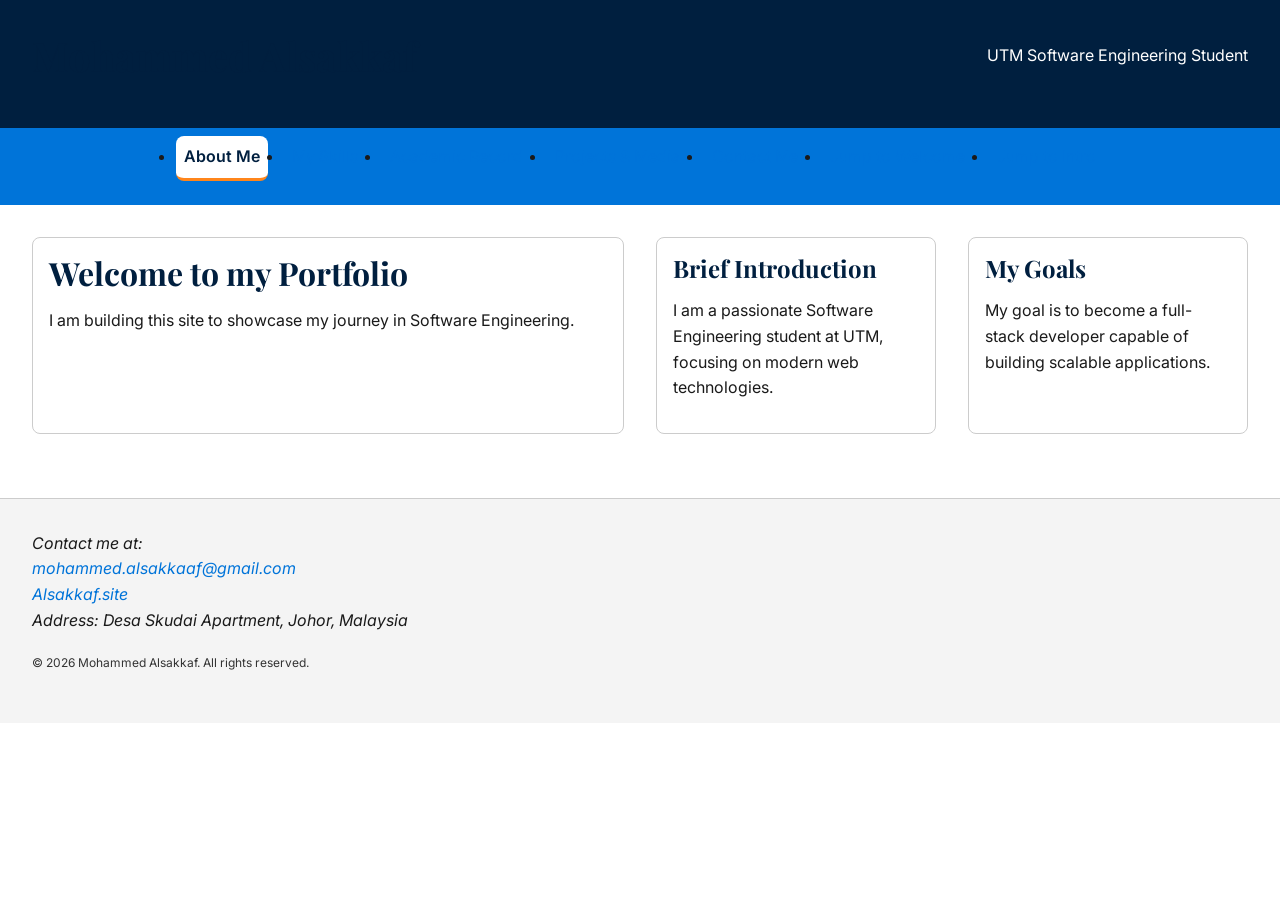
==== index.html @ 4ee1f93d "Task 4: Page Layout with CSS Grid so in style.css | Grid Spanning & Equal Height,  and  Updating ind" ====
<!DOCTYPE html>
<html lang="en">
<!--/////////////////////////////////////  head  //////////////////////////////////////-->

<head>
    <title>Mohammed Alsakkaf | Portfolio</title>
    <meta charset="UTF-8">
    <meta name="viewport" content="width=device-width, initial-scale=1.0">
    <meta name="description" content="Personal portfolio">
    <link rel="stylesheet" href="style.css">
</head>
<!--/////////////////////////////////////  End of head  //////////////////////////////////////-->



<!--/////////////////////////////////////  Body  //////////////////////////////////////-->

<body>
    <header>
        <h1>Mohammed Alsakkaf</h1>
        <p>UTM Software Engineering Student</p>
    </header>

    <nav>
        <ul>
            <li><a href="about.html" class="active">About Me</a></li>
            <li><a href="skills.html">My Skills</a></li>
            <li><a href="academic.html">Academic Record</a></li>
            <li><a href="projects.html">Projects & Media</a></li>
            <li><a href="contact.html">Contact Me</a></li>
            <li><a href="#welcome">Jump to Welcome</a></li>
            <li><a href="#introduction">Jump to Intro</a></li>
        </ul>
    </nav>



    <!--/////////////////////////////////////  Main  //////////////////////////////////////-->
    <main>
        <div class="card-grid">
            <section id="welcome" class="card featured">
                <h2>Welcome to my Portfolio</h2>
                <p>I am building this site to showcase my journey in Software Engineering.</p>
            </section>

            <section id="introduction" class="card">
                <h3>Brief Introduction</h3>
                <p>I am a passionate Software Engineering student at UTM, focusing on modern web technologies.</p>
            </section>

            <section id="goals" class="card">
                <h3>My Goals</h3>
                <p>My goal is to become a full-stack developer capable of building scalable applications.</p>
            </section>
        </div>
    </main>
    <!--/////////////////////////////////////  End of Main  //////////////////////////////////////-->




    <!--/////////////////////////////////////  Footer  //////////////////////////////////////-->
    <footer>
        <address>
            Contact me at:<br>
            <a href="mailto:mohammed.alsakkaaf@gmail.com">mohammed.alsakkaaf@gmail.com</a>
            <br><a href="https://alsakkaf.site/">Alsakkaf.site</a><br>
            Address: Desa Skudai Apartment, Johor, Malaysia
        </address>
        <p><small>&copy; 2026 Mohammed Alsakkaf. All rights reserved.</small></p>
    </footer>
    <!--/////////////////////////////////////  Footer  //////////////////////////////////////-->





</body>
<!--/////////////////////////////////////  End of Body  //////////////////////////////////////-->

</html>
---- style.css ----
@import url("https://fonts.googleapis.com/css2?family=Inter:wght@400;600&family=Playfair+Display:wght@700&display=swap");


/*--------------------------------------------------- Task 1 ---------------------*/

:root {
  --color-primary: #001f3f;
  --color-secondary: #0074d9;
  --color-accent: #ff851b;
  --color-accent-soft: #39cccc;
  --color-grey-light: #f4f4f4;
  --color-grey-mid: #cccccc;
  --color-grey-dark: #333333;
  --color-text: #1a1a1a;
  --color-white: #ffffff;
  --font-heading: "Playfair Display", serif;
  --font-body: "Inter", sans-serif;
  --space-sm: 0.8rem;
  --space-md: 1.6rem;
  --space-lg: 3.2rem;
}

html {
  font-size: 62.5%;
}

* {
  margin: 0;
  padding: 0;
  box-sizing: border-box;
}

body {
  font-family: var(--font-body);
  color: var(--color-text);
  background-color: var(--color-white);
  line-height: 1.6;
  font-size: 1.6rem;
}

        h1,h2,h3,h4 {
    font-family: var(--font-heading);
    color: var(--color-primary);
    line-height: 1.2;
    margin-bottom: var(--space-md);
    }

            h1 {
        font-size: 4rem;
        }

            h2 {
        font-size: 3.2rem;
        }

            h3 {
        font-size: 2.4rem;
        }

            h4 {
        font-size: 2rem;
        }

    p,li,address,blockquote {
    font-size: 1.6rem;
    margin-bottom: var(--space-md);
    }

    small {
    font-size: 1.2rem;
    color: var(--color-grey-dark);
    }

    caption {
    font-size: 1.8rem;
    font-weight: 600;
    margin-bottom: var(--space-sm);
    }


/*--------------------------------------------------- Task 2 ---------------------*/
    
        header {
        background-color: var(--color-primary);
        color: var(--color-white);
        padding: var(--space-lg);
        display: flex;
        justify-content: space-between;
        align-items: center;
        flex-wrap: wrap;
         }

        nav {
        background-color: var(--color-secondary);
        padding: var(--space-sm); /* Padding used to create space around the nav links */
        }

        main {
        padding: var(--space-lg); /* Padding used to keep content away from the screen edges */
        }

        section {
        margin-bottom: var(--space-lg); /* Margin used to create external space between sections */
        }

        footer {
        background-color: var(--color-grey-light);
        padding: var(--space-lg); /* Padding used for internal spacing within the footer */
        border-top: 1px solid var(--color-grey-mid);
        }

        a:link {
        color: var(--color-secondary);
        text-decoration: none;
    }

        a:visited {
        color: #4b0082;
         }

        a:hover {
        color: var(--color-accent);
        text-decoration: underline;
         }

        a:active {
        color: var(--color-accent-soft);
         }

         
        nav a, button, figure {
          border-radius: 0.8rem;
         }

      figure {
         box-shadow: 0 0.4rem 1.2rem rgba(0, 0, 0, 0.15);
         }




/*--------------------------------------- Task 3 ---------------------*/
      nav {
        position: sticky;
        top: 0;
        z-index: 1000;
    }

    nav ul {
        display: flex;
        justify-content: center;
        flex-wrap: wrap;
        gap: var(--space-md);
    }

    nav a {
        display: block;
        padding: var(--space-sm) 
    }

    nav a.active {
    background-color: var(--color-white);
    color: var(--color-primary);
    font-weight: 600;
    border-bottom: 3px solid var(--color-accent);
}

/*--------------------------------------- Task 4 ---------------------*/

.card-grid {
    display: grid;
    grid-template-columns: repeat(auto-fit, minmax(260px, 1fr));
    gap: var(--space-lg);
}

.card {
    background-color: var(--color-white);
    border: 1px solid var(--color-grey-mid);
    padding: var(--space-md);
    border-radius: 0.8rem;
    transition: transform 0.2s;
}

.card:hover {
    transform: translateY(-4px);
    box-shadow: 0 0.8rem 2.4rem rgba(0, 0, 0, 0.1);
}

.sidebar-layout {
    display: grid;
    grid-template-columns: 1fr 280px;
    gap: var(--space-lg);
    align-items: start;
}

.featured {
    grid-column: span 2;
}

.card-grid {
    align-items: stretch;
}
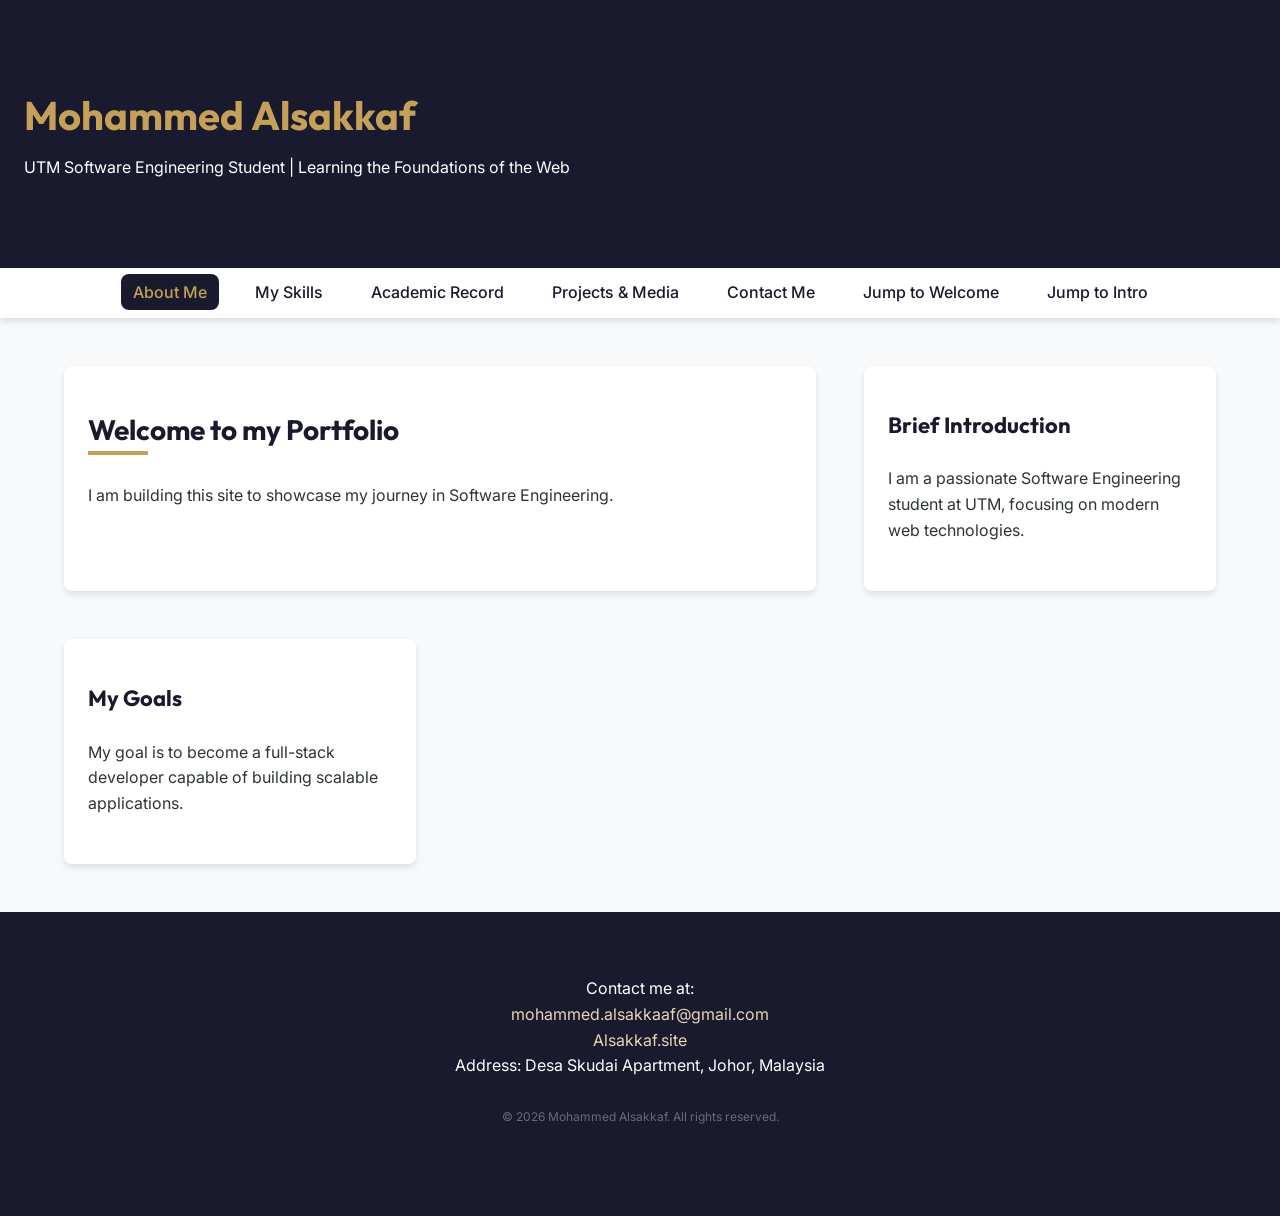
==== commit 11771f83: "Updating site metadata and header layout for flexbox" ====
--- a/index.html
+++ b/index.html
@@ -3,22 +3,19 @@
 <!--/////////////////////////////////////  head  //////////////////////////////////////-->
 
 <head>
-    <title>Mohammed Alsakkaf | Portfolio</title>
     <meta charset="UTF-8">
     <meta name="viewport" content="width=device-width, initial-scale=1.0">
-    <meta name="description" content="Personal portfolio">
+    <meta name="description" content="Personal Portfolio of Mohammed Alsakkaf - HTML Lab Exercise SCSM2223">
+    <title>Home | Mohammed Alsakkaf</title>
     <link rel="stylesheet" href="style.css">
 </head>
-<!--/////////////////////////////////////  End of head  //////////////////////////////////////-->
-
-
-
-<!--/////////////////////////////////////  Body  //////////////////////////////////////-->
 
 <body>
     <header>
-        <h1>Mohammed Alsakkaf</h1>
-        <p>UTM Software Engineering Student</p>
+        <div class="header-content">
+            <h1>Mohammed Alsakkaf</h1>
+            <p>UTM Software Engineering Student | Learning the Foundations of the Web</p>
+        </div>
     </header>
 
     <nav>
--- a/style.css
+++ b/style.css
@@ -1,168 +1,143 @@
-@import url("https://fonts.googleapis.com/css2?family=Inter:wght@400;600&family=Playfair+Display:wght@700&display=swap");
-
-
-/*--------------------------------------------------- Task 1 ---------------------*/
+/* ============================================
+   BREAKPOINTS
+   mobile-first base: 320px and up (default)
+   tablet: @media (min-width: 600px)
+   desktop: @media (min-width: 1024px)
+   ============================================ */
+
+/* @import Google Fonts (Task 1) */
+@import url('https://fonts.googleapis.com/css2?family=Inter:wght@400;500;600&family=Outfit:wght@400;600;700&display=swap');
 
 :root {
-  --color-primary: #001f3f;
-  --color-secondary: #0074d9;
-  --color-accent: #ff851b;
-  --color-accent-soft: #39cccc;
-  --color-grey-light: #f4f4f4;
-  --color-grey-mid: #cccccc;
-  --color-grey-dark: #333333;
-  --color-text: #1a1a1a;
-  --color-white: #ffffff;
-  --font-heading: "Playfair Display", serif;
-  --font-body: "Inter", sans-serif;
-  --space-sm: 0.8rem;
-  --space-md: 1.6rem;
-  --space-lg: 3.2rem;
+    /* Color Tokens (Task 1) - 12+ properties required */
+    --color-primary: #1a1a2e;
+    --color-secondary: #16213e;
+    --color-accent: #c5a059;
+    --color-accent-hover: #b38f4d;
+    --color-accent-light: #e8d5b7;
+    --color-text: #2d3436;
+    --color-text-light: #636e72;
+    --color-white: #ffffff;
+    --color-grey-100: #f8f9fa;
+    --color-grey-200: #e9ecef;
+    --color-grey-300: #dee2e6;
+    --color-error: #d63031;
+    
+    /* Typography Tokens (Task 1) */
+    --font-heading: 'Outfit', sans-serif;
+    --font-body: 'Inter', sans-serif;
+    
+    /* Spacing Tokens (Task 1) */
+    --space-xs: 0.8rem;
+    --space-sm: 1.2rem;
+    --space-md: 2.4rem;
+    --space-lg: 4.8rem;
+    --space-xl: 6.4rem;
+    
+    /* Decorative Tokens */
+    --border-radius: 0.8rem;
+    --box-shadow: 0 4px 6px rgba(0, 0, 0, 0.1);
+    --transition: 0.3s ease;
+}
+
+/* --- Base CSS Reset (Task 1) --- */
+* {
+    box-sizing: border-box;
 }
 
 html {
-  font-size: 62.5%;
-}
-
-* {
-  margin: 0;
-  padding: 0;
-  box-sizing: border-box;
+    /* 1rem = 10px calculation */
+    font-size: 62.5%;
 }
 
 body {
-  font-family: var(--font-body);
-  color: var(--color-text);
-  background-color: var(--color-white);
-  line-height: 1.6;
-  font-size: 1.6rem;
-}
-
-        h1,h2,h3,h4 {
+    margin: 0;
+    padding: 0;
+    font-family: var(--font-body);
+    font-size: 1.6rem;
+    line-height: 1.6;
+    color: var(--color-text);
+    background-color: var(--color-grey-100);
+}
+
+/* --- Typography Scale (Task 2) --- */
+h1, h2, h3, h4 {
     font-family: var(--font-heading);
     color: var(--color-primary);
+    margin-bottom: var(--space-sm);
     line-height: 1.2;
-    margin-bottom: var(--space-md);
-    }
-
-            h1 {
-        font-size: 4rem;
-        }
-
-            h2 {
-        font-size: 3.2rem;
-        }
-
-            h3 {
-        font-size: 2.4rem;
-        }
-
-            h4 {
-        font-size: 2rem;
-        }
-
-    p,li,address,blockquote {
-    font-size: 1.6rem;
-    margin-bottom: var(--space-md);
-    }
-
-    small {
-    font-size: 1.2rem;
-    color: var(--color-grey-dark);
-    }
-
-    caption {
-    font-size: 1.8rem;
-    font-weight: 600;
-    margin-bottom: var(--space-sm);
-    }
-
-
-/*--------------------------------------------------- Task 2 ---------------------*/
-    
-        header {
-        background-color: var(--color-primary);
-        color: var(--color-white);
-        padding: var(--space-lg);
-        display: flex;
-        justify-content: space-between;
-        align-items: center;
-        flex-wrap: wrap;
-         }
-
-        nav {
-        background-color: var(--color-secondary);
-        padding: var(--space-sm); /* Padding used to create space around the nav links */
-        }
-
-        main {
-        padding: var(--space-lg); /* Padding used to keep content away from the screen edges */
-        }
-
-        section {
-        margin-bottom: var(--space-lg); /* Margin used to create external space between sections */
-        }
-
-        footer {
-        background-color: var(--color-grey-light);
-        padding: var(--space-lg); /* Padding used for internal spacing within the footer */
-        border-top: 1px solid var(--color-grey-mid);
-        }
-
-        a:link {
-        color: var(--color-secondary);
-        text-decoration: none;
-    }
-
-        a:visited {
-        color: #4b0082;
-         }
-
-        a:hover {
-        color: var(--color-accent);
-        text-decoration: underline;
-         }
-
-        a:active {
-        color: var(--color-accent-soft);
-         }
-
-         
-        nav a, button, figure {
-          border-radius: 0.8rem;
-         }
-
-      figure {
-         box-shadow: 0 0.4rem 1.2rem rgba(0, 0, 0, 0.15);
-         }
-
-
-
-
-/*--------------------------------------- Task 3 ---------------------*/
-      nav {
-        position: sticky;
-        top: 0;
-        z-index: 1000;
-    }
-
-    nav ul {
-        display: flex;
-        justify-content: center;
-        flex-wrap: wrap;
-        gap: var(--space-md);
-    }
-
-    nav a {
-        display: block;
-        padding: var(--space-sm) 
-    }
-
-    nav a.active {
+}
+
+h1 { font-size: 3.2rem; }
+h2 { font-size: 2.8rem; position: relative; padding-bottom: var(--space-xs); }
+h3 { font-size: 2.2rem; }
+h4 { font-size: 1.8rem; }
+p { margin-bottom: var(--space-md); }
+small { font-size: 1.2rem; color: var(--color-text-light); }
+
+/* --- Links (Task 2) --- */
+a {
+    color: var(--color-primary);
+    text-decoration: none;
+    transition: color var(--transition), background-color var(--transition);
+}
+
+a:hover { color: var(--color-accent); }
+a:active { color: var(--color-accent-hover); }
+
+/* --- Navigation & Header with Flexbox (Task 3) --- */
+
+header {
+    background-color: var(--color-primary);
+    color: var(--color-white);
+    padding: var(--space-xl) var(--space-md);
+    display: flex;
+    justify-content: center;
+    align-items: center;
+}
+
+.header-content {
+    max-width: 800px;
+    text-align: center;
+}
+
+header h1 { color: var(--color-accent); }
+
+nav {
     background-color: var(--color-white);
-    color: var(--color-primary);
-    font-weight: 600;
-    border-bottom: 3px solid var(--color-accent);
+    padding: var(--space-sm) var(--space-md);
+    box-shadow: var(--box-shadow);
+    position: sticky;
+    top: 0;
+    z-index: 1000;
+}
+
+nav ul {
+    list-style: none;
+    padding: 0;
+    margin: 0;
+    display: flex;
+    flex-wrap: wrap; /* Task 3: wrap naturally */
+    gap: var(--space-md);
+    justify-content: center;
+}
+
+nav a {
+    padding: var(--space-xs) var(--space-sm);
+    border-radius: var(--border-radius);
+    font-weight: 500;
+}
+
+nav a.active {
+    background-color: var(--color-primary);
+    color: var(--color-accent);
+}
+
+/* --- Main Layout --- */
+main {
+    padding: var(--space-lg) var(--space-md);
+    max-width: 1200px;
+    margin: 0 auto;
 }
 
 /*--------------------------------------- Task 4 ---------------------*/
@@ -188,9 +163,8 @@
 
 .sidebar-layout {
     display: grid;
-    grid-template-columns: 1fr 280px;
+    grid-template-columns: 1fr; /* Single column on mobile */
     gap: var(--space-lg);
-    align-items: start;
 }
 
 .featured {
@@ -199,4 +173,247 @@
 
 .card-grid {
     align-items: stretch;
-}+}
+
+/* --- Grid Layouts (Task 4) --- */
+
+.page-cards {
+    display: grid;
+    grid-template-columns: repeat(auto-fit, minmax(260px, 1fr));
+    gap: var(--space-md);
+}
+
+.card {
+    background: var(--color-white);
+    padding: var(--space-md);
+    border-radius: var(--border-radius);
+    box-shadow: var(--box-shadow);
+    transition: transform var(--transition), box-shadow var(--transition);
+    display: flex;
+    flex-direction: column;
+}
+
+.card:hover {
+    transform: translateY(-4px); /* Task 4: lift effect */
+    box-shadow: 0 8px 16px rgba(0, 0, 0, 0.1);
+}
+
+.sidebar-layout {
+    display: grid;
+    grid-template-columns: 1fr; /* Default mobile-first */
+    gap: var(--space-lg);
+}
+
+.image-grid {
+    display: grid;
+    grid-template-columns: repeat(auto-fit, minmax(280px, 1fr));
+    gap: var(--space-md);
+}
+
+/* --- Media Styling (Task 5) --- */
+img {
+    max-width: 100%;
+    height: auto; /* Task 5: responsive images */
+    border-radius: var(--border-radius);
+}
+
+.floated-img {
+    margin-bottom: var(--space-md);
+}
+
+/* --- Form Styling (Task 6) --- */
+
+.styled-form fieldset {
+    border: 1px solid var(--color-grey-300);
+    border-radius: var(--border-radius);
+    padding: var(--space-lg);
+    background: var(--color-white);
+}
+
+.styled-form legend {
+    font-weight: 700;
+    font-size: 2rem;
+    color: var(--color-primary);
+    padding: 0 var(--space-sm);
+}
+
+.form-group {
+    margin-bottom: var(--space-md);
+}
+
+.form-group label {
+    display: block;
+    margin-bottom: var(--space-xs);
+    font-weight: 600;
+}
+
+input[type="text"],
+input[type="email"],
+input[type="tel"],
+input[type="number"],
+input[type="date"],
+select,
+textarea {
+    width: 100%;
+    padding: var(--space-sm);
+    border: 1px solid var(--color-grey-300);
+    border-radius: var(--border-radius);
+    font-family: inherit;
+    font-size: 1.6rem;
+    transition: var(--transition);
+}
+
+/* Task 6: focus state */
+input:focus, select:focus, textarea:focus {
+    outline: none;
+    border-color: var(--color-accent);
+    box-shadow: 0 0 0 3px var(--color-accent-light); 
+}
+
+.option-group {
+    display: flex;
+    flex-wrap: wrap;
+    gap: var(--space-md);
+    margin-top: var(--space-xs);
+}
+
+.form-actions {
+    display: flex;
+    gap: var(--space-md);
+    margin-top: var(--space-lg);
+}
+
+button {
+    padding: var(--space-sm) var(--space-lg);
+    font-weight: 600;
+    cursor: pointer;
+    transition: var(--transition);
+    border-radius: var(--border-radius);
+    border: none;
+}
+
+.btn-submit {
+    background-color: var(--color-primary);
+    color: var(--color-white);
+}
+
+.btn-submit:hover {
+    background-color: var(--color-secondary);
+}
+
+.btn-submit:active {
+    transform: scale(0.97); /* Task 6: active effect */
+}
+
+.btn-reset {
+    background-color: var(--color-grey-200);
+    color: var(--color-text);
+}
+
+/* --- Table Styling --- */
+.styled-table {
+    width: 100%;
+    border-collapse: collapse;
+    background: var(--color-white);
+    border-radius: var(--border-radius);
+    overflow: hidden;
+    box-shadow: var(--box-shadow);
+}
+
+.styled-table th, .styled-table td {
+    padding: var(--space-sm) var(--space-md);
+    text-align: left;
+    border-bottom: 1px solid var(--color-grey-200);
+}
+
+.styled-table thead {
+    background-color: var(--color-primary);
+    color: var(--color-white);
+}
+
+/* Task 6: alternating row colors */
+.styled-table tbody tr:nth-child(even) {
+    background-color: var(--color-grey-100);
+}
+
+/* --- Pseudo-Elements (Task 6) --- */
+
+h2::after {
+    content: '';
+    position: absolute;
+    left: 0;
+    bottom: 0;
+    width: 6rem;
+    height: 0.4rem;
+    background-color: var(--color-accent);
+}
+
+blockquote {
+    font-style: italic;
+    padding: var(--space-sm) var(--space-md);
+    margin: var(--space-md) 0;
+    background: var(--color-white);
+    border-radius: var(--border-radius);
+    box-shadow: var(--box-shadow);
+    position: relative;
+}
+
+blockquote::before {
+    content: '"';
+    font-size: 6rem;
+    color: var(--color-accent-light);
+    position: absolute;
+    top: -1rem;
+    left: 1rem;
+    font-family: serif;
+}
+
+/* --- RESPONSIVE DESIGN (Task 5) --- */
+
+@media (min-width: 600px) {
+    h1 { font-size: 4rem; }
+    
+    .sidebar-layout {
+        grid-template-columns: 1fr;
+    }
+
+    .form-actions {
+        flex-direction: row;
+    }
+}
+
+@media (min-width: 1024px) {
+    .sidebar-layout {
+        grid-template-columns: 1fr 300px;
+    }
+
+    header {
+        text-align: left;
+        justify-content: flex-start;
+    }
+    
+    .header-content {
+        text-align: left;
+    }
+
+    .floated-img {
+        float: right;
+        margin-left: var(--space-lg);
+    }
+}
+
+footer {
+    background-color: var(--color-primary);
+    color: var(--color-white);
+    padding: var(--space-xl) var(--space-md);
+    text-align: center;
+}
+
+footer address {
+    font-style: normal;
+    margin-bottom: var(--space-md);
+}
+
+footer a {
+    color: var(--color-accent-light);
+}
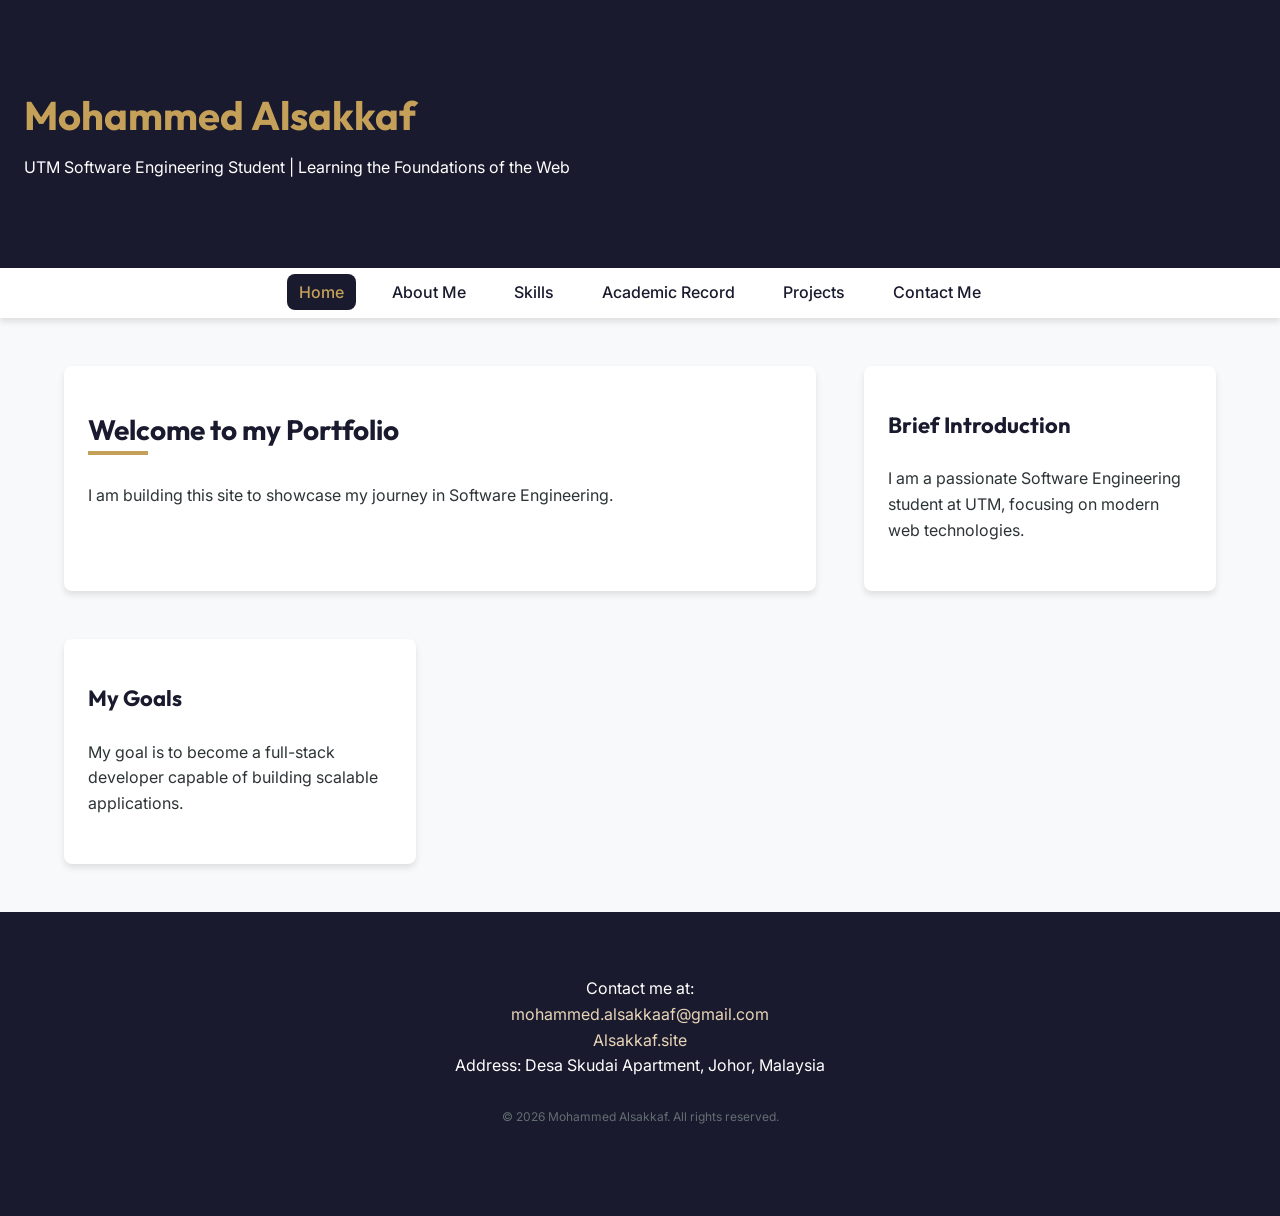
==== commit 9ea41e57: "Updating navigation links and fixing the active state for the index page" ====
--- a/index.html
+++ b/index.html
@@ -20,13 +20,12 @@
 
     <nav>
         <ul>
-            <li><a href="about.html" class="active">About Me</a></li>
-            <li><a href="skills.html">My Skills</a></li>
+            <li><a href="index.html" class="active">Home</a></li>
+            <li><a href="about.html">About Me</a></li>
+            <li><a href="skills.html">Skills</a></li>
             <li><a href="academic.html">Academic Record</a></li>
-            <li><a href="projects.html">Projects & Media</a></li>
+            <li><a href="projects.html">Projects</a></li>
             <li><a href="contact.html">Contact Me</a></li>
-            <li><a href="#welcome">Jump to Welcome</a></li>
-            <li><a href="#introduction">Jump to Intro</a></li>
         </ul>
     </nav>
 
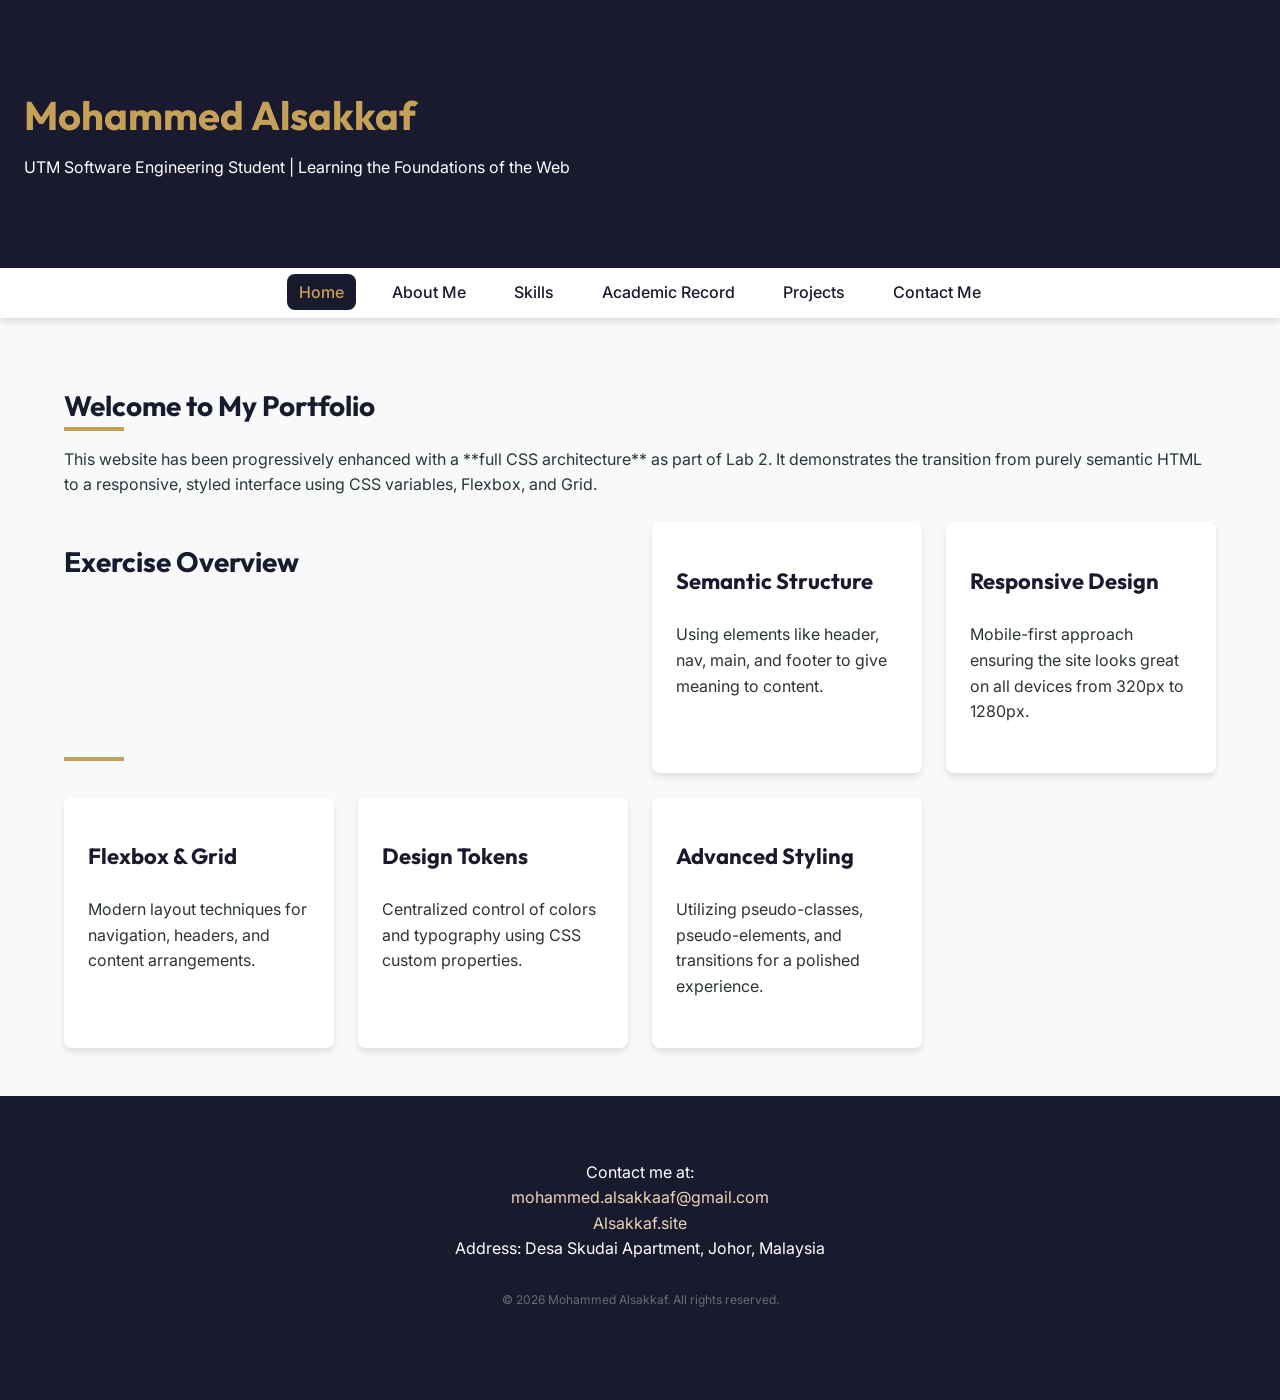
==== commit 77e3f465: "Updating the overview section with a responsive grid and enhancing the welcome content" ====
--- a/index.html
+++ b/index.html
@@ -31,26 +31,36 @@
 
 
 
-    <!--/////////////////////////////////////  Main  //////////////////////////////////////-->
     <main>
-        <div class="card-grid">
-            <section id="welcome" class="card featured">
-                <h2>Welcome to my Portfolio</h2>
-                <p>I am building this site to showcase my journey in Software Engineering.</p>
-            </section>
+        <section id="welcome">
+            <h2>Welcome to My Portfolio</h2>
+            <p>This website has been progressively enhanced with a **full CSS architecture** as part of Lab 2. It demonstrates the transition from purely semantic HTML to a responsive, styled interface using CSS variables, Flexbox, and Grid.</p>
+        </section>
 
-            <section id="introduction" class="card">
-                <h3>Brief Introduction</h3>
-                <p>I am a passionate Software Engineering student at UTM, focusing on modern web technologies.</p>
-            </section>
-
-            <section id="goals" class="card">
-                <h3>My Goals</h3>
-                <p>My goal is to become a full-stack developer capable of building scalable applications.</p>
-            </section>
-        </div>
+        <section id="overview" class="page-cards">
+            <h2 style="grid-column: span 2;">Exercise Overview</h2> <!-- Task 4: grid-column: span 2 -->
+            <div class="card">
+                <h3>Semantic Structure</h3>
+                <p>Using elements like header, nav, main, and footer to give meaning to content.</p>
+            </div>
+            <div class="card">
+                <h3>Responsive Design</h3>
+                <p>Mobile-first approach ensuring the site looks great on all devices from 320px to 1280px.</p>
+            </div>
+            <div class="card">
+                <h3>Flexbox & Grid</h3>
+                <p>Modern layout techniques for navigation, headers, and content arrangements.</p>
+            </div>
+            <div class="card">
+                <h3>Design Tokens</h3>
+                <p>Centralized control of colors and typography using CSS custom properties.</p>
+            </div>
+            <div class="card">
+                <h3>Advanced Styling</h3>
+                <p>Utilizing pseudo-classes, pseudo-elements, and transitions for a polished experience.</p>
+            </div>
+        </section>
     </main>
-    <!--/////////////////////////////////////  End of Main  //////////////////////////////////////-->
 
 
 
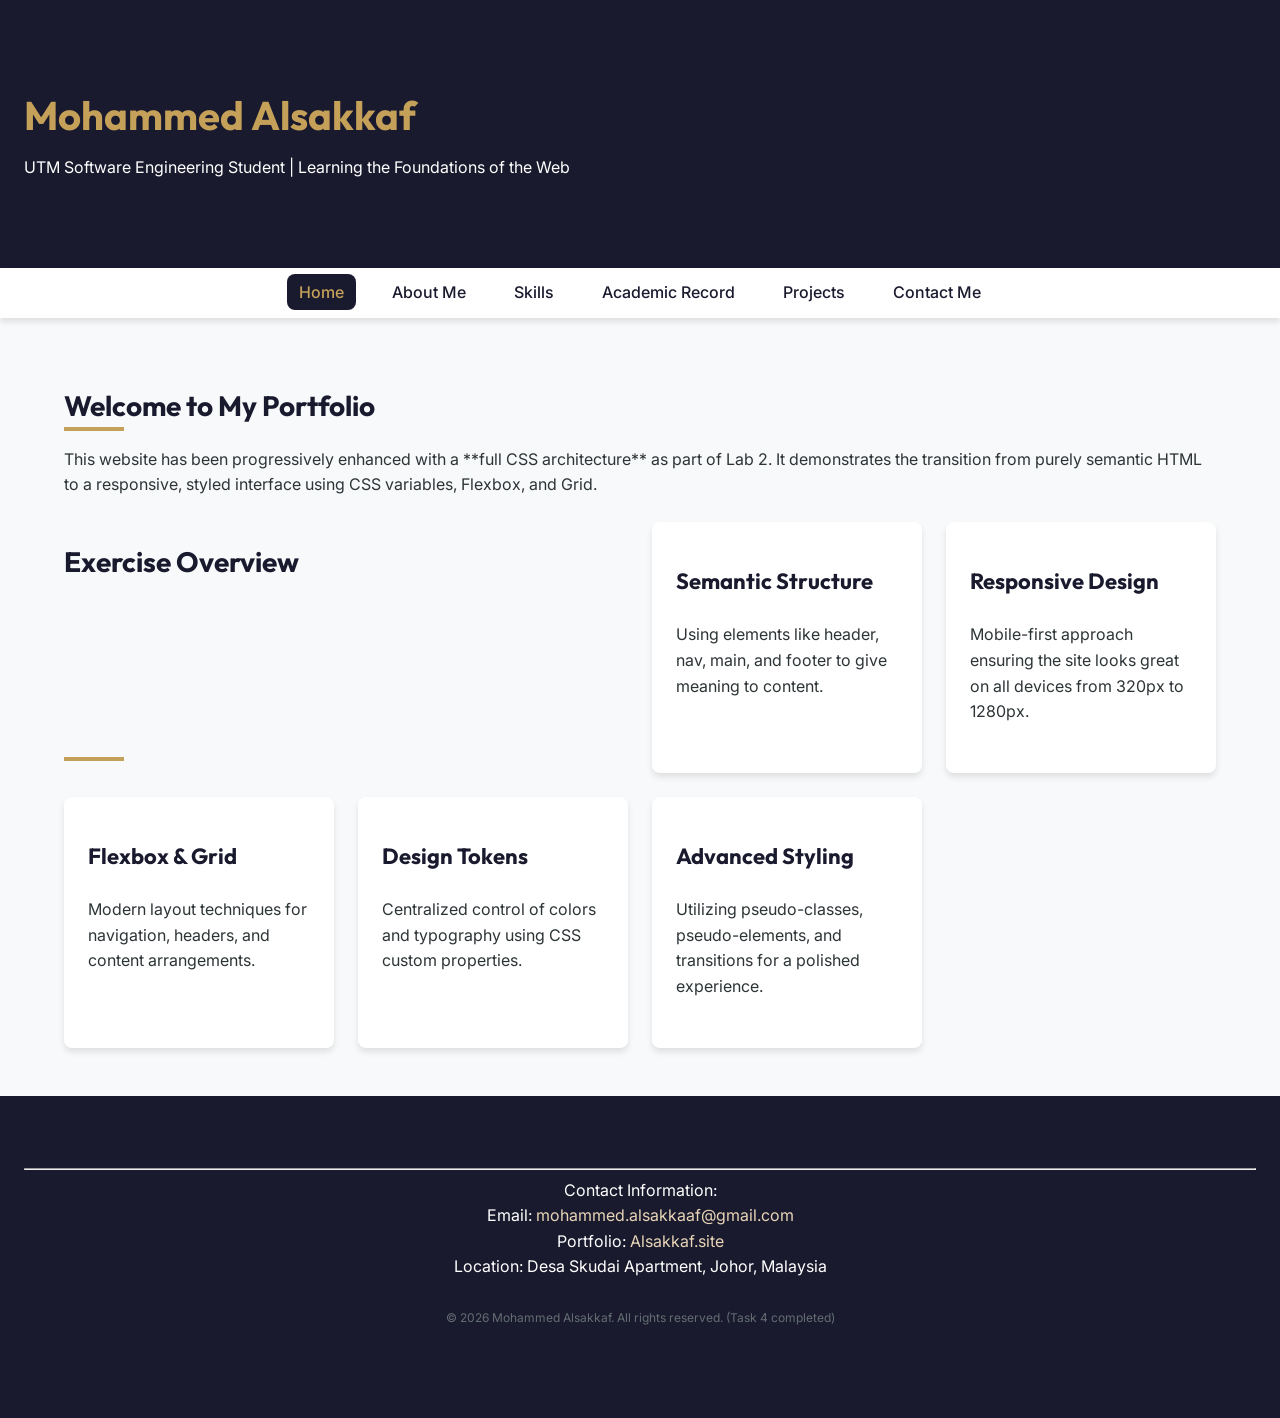
==== commit 61dc90ac: "Updating the footer style and contact info to match the lab rules." ====
--- a/index.html
+++ b/index.html
@@ -34,7 +34,9 @@
     <main>
         <section id="welcome">
             <h2>Welcome to My Portfolio</h2>
-            <p>This website has been progressively enhanced with a **full CSS architecture** as part of Lab 2. It demonstrates the transition from purely semantic HTML to a responsive, styled interface using CSS variables, Flexbox, and Grid.</p>
+            <p>This website has been progressively enhanced with a **full CSS architecture** as part of Lab 2. It
+                demonstrates the transition from purely semantic HTML to a responsive, styled interface using CSS
+                variables, Flexbox, and Grid.</p>
         </section>
 
         <section id="overview" class="page-cards">
@@ -65,23 +67,16 @@
 
 
 
-    <!--/////////////////////////////////////  Footer  //////////////////////////////////////-->
     <footer>
+        <hr>
         <address>
-            Contact me at:<br>
-            <a href="mailto:mohammed.alsakkaaf@gmail.com">mohammed.alsakkaaf@gmail.com</a>
-            <br><a href="https://alsakkaf.site/">Alsakkaf.site</a><br>
-            Address: Desa Skudai Apartment, Johor, Malaysia
+            Contact Information:<br>
+            Email: <a href="mailto:mohammed.alsakkaaf@gmail.com">mohammed.alsakkaaf@gmail.com</a><br>
+            Portfolio: <a href="https://alsakkaf.site/">Alsakkaf.site</a><br>
+            Location: Desa Skudai Apartment, Johor, Malaysia
         </address>
-        <p><small>&copy; 2026 Mohammed Alsakkaf. All rights reserved.</small></p>
+        <p><small>&copy; 2026 Mohammed Alsakkaf. All rights reserved. (Task 4 completed)</small></p>
     </footer>
-    <!--/////////////////////////////////////  Footer  //////////////////////////////////////-->
 
-
-
-
-
-</body>
-<!--/////////////////////////////////////  End of Body  //////////////////////////////////////-->
-
-</html>+    </body>
+  </html>
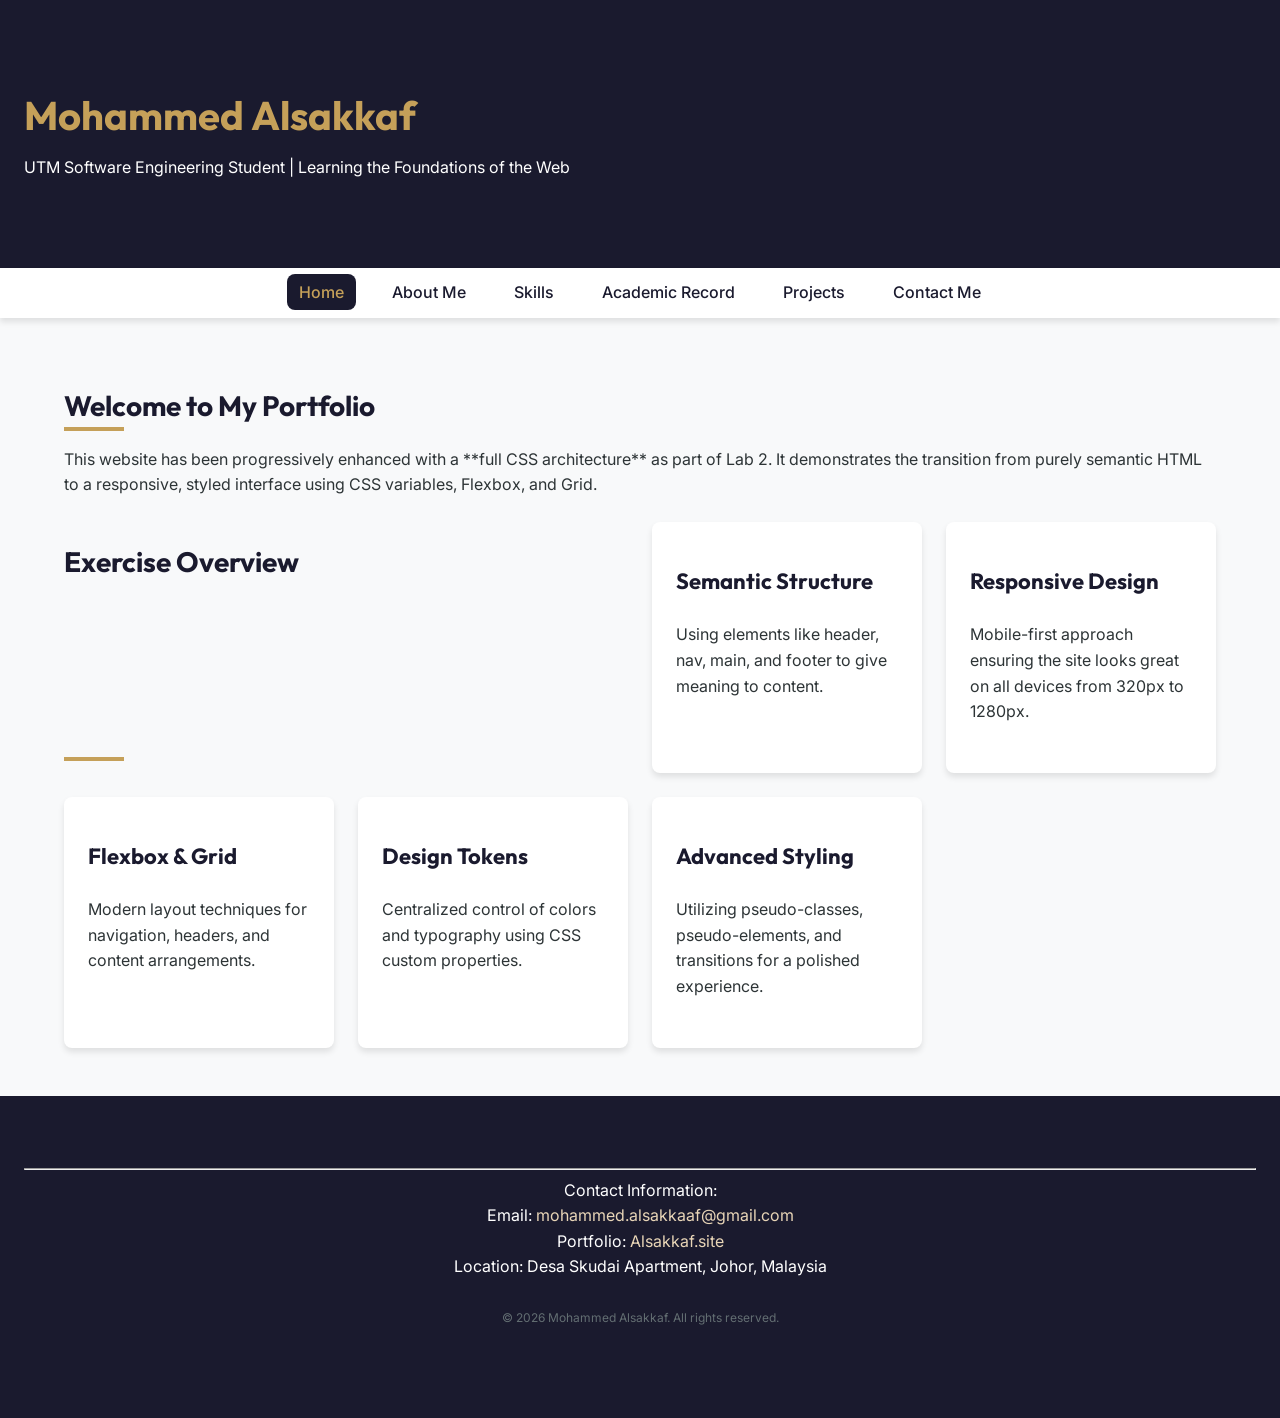
==== commit 4681fcd8: "deleting the text in footer" ====
--- a/index.html
+++ b/index.html
@@ -75,7 +75,7 @@
             Portfolio: <a href="https://alsakkaf.site/">Alsakkaf.site</a><br>
             Location: Desa Skudai Apartment, Johor, Malaysia
         </address>
-        <p><small>&copy; 2026 Mohammed Alsakkaf. All rights reserved. (Task 4 completed)</small></p>
+        <p><small>&copy; 2026 Mohammed Alsakkaf. All rights reserved.</small></p>
     </footer>
 
     </body>
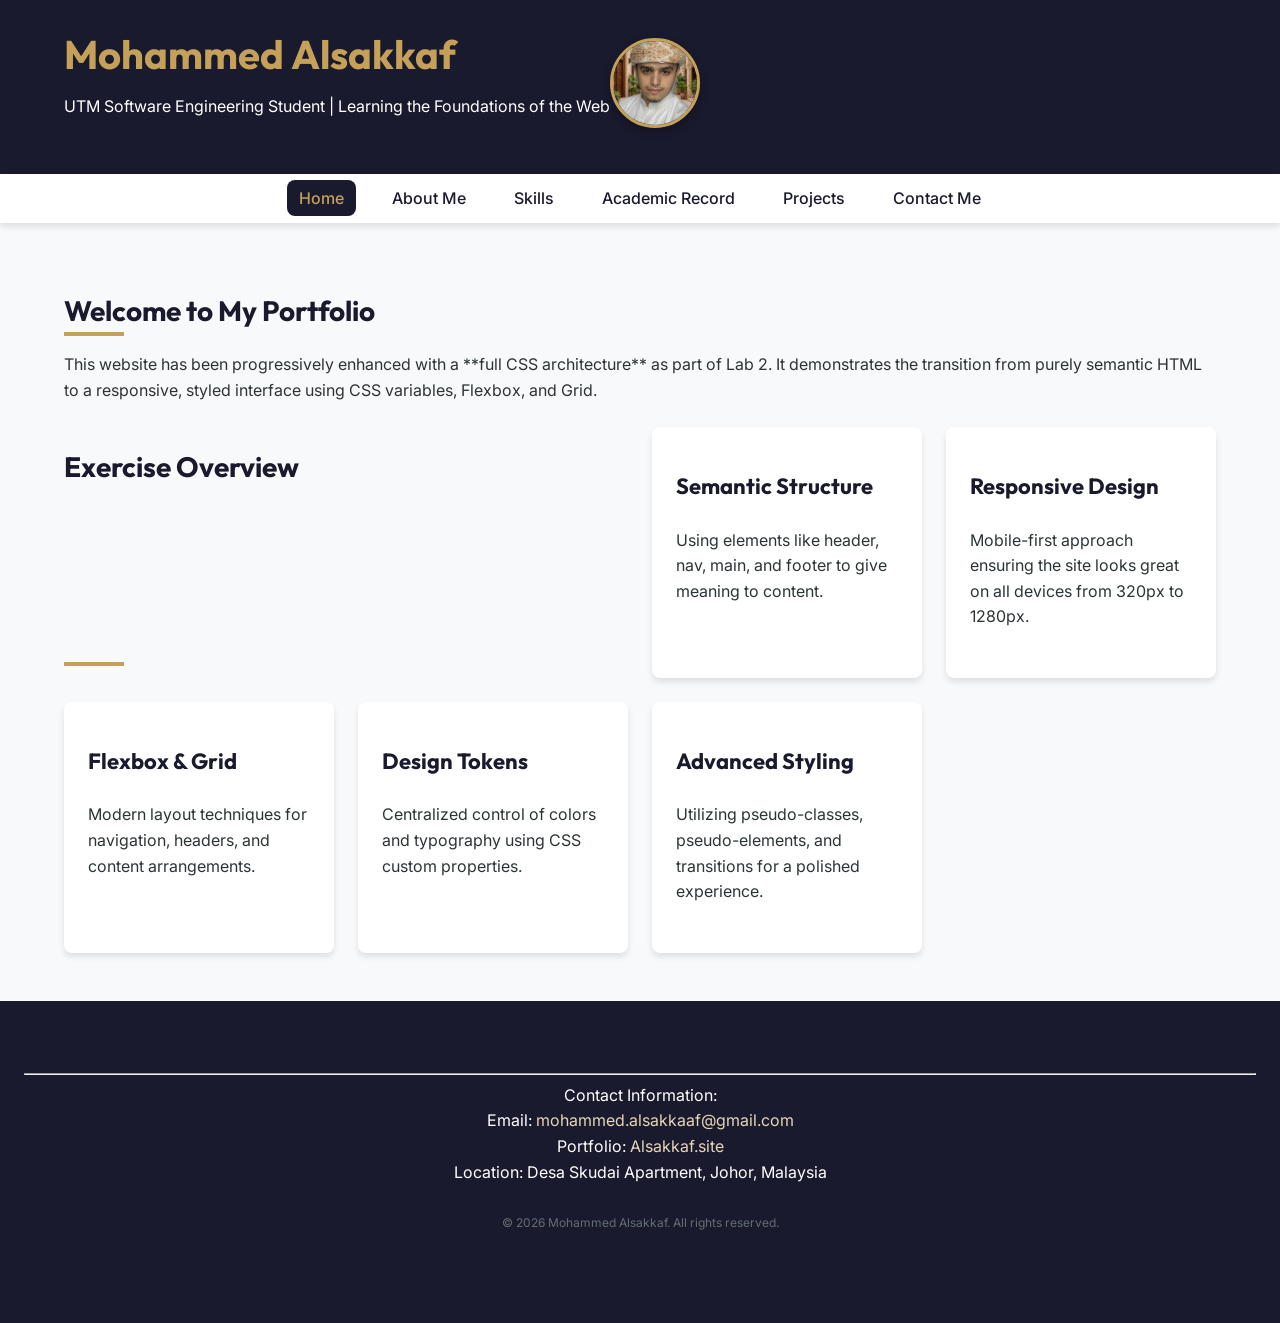
==== commit 46ffd58f: "Updating the top part of the page with a photo and a better layout" ====
--- a/index.html
+++ b/index.html
@@ -1,6 +1,5 @@
 <!DOCTYPE html>
 <html lang="en">
-<!--/////////////////////////////////////  head  //////////////////////////////////////-->
 
 <head>
     <meta charset="UTF-8">
@@ -10,13 +9,15 @@
     <link rel="stylesheet" href="style.css">
 </head>
 
-<body>
-    <header>
-        <div class="header-content">
-            <h1>Mohammed Alsakkaf</h1>
-            <p>UTM Software Engineering Student | Learning the Foundations of the Web</p>
-        </div>
-    </header>
+<header>
+    <div class="header-content">
+        <h1>Mohammed Alsakkaf</h1>
+        <p>UTM Software Engineering Student | Learning the Foundations of the Web</p>
+    </div>
+    <div class="header-photo-container">
+        <img src="images/profile.jpeg" alt="Mohammed Alsakkaf Portrait">
+    </div>
+</header>
 
     <nav>
         <ul>
--- a/style.css
+++ b/style.css
@@ -90,18 +90,43 @@
 header {
     background-color: var(--color-primary);
     color: var(--color-white);
-    padding: var(--space-xl) var(--space-md);
+    padding: 3rem 5%; /* Adds nice space around the edges */
     display: flex;
-    justify-content: center;
-    align-items: center;
+    justify-content: space-between; /* Name on Left, Photo on Right */
+    align-items: center; /* Vertically centers the text and photo */
 }
 
 .header-content {
-    max-width: 800px;
-    text-align: center;
-}
-
-header h1 { color: var(--color-accent); }
+    max-width: 70%; /* Keeps text from hitting the photo */
+    text-align: left;
+}
+
+header h1 {
+    margin: 0;
+    color: var(--color-accent);
+}
+
+.header-photo-container img {
+    width: 90px;  /* Professional badge size */
+    height: 90px;
+    border-radius: 50%; /* Perfect circle */
+    border: 3px solid var(--color-accent);
+    object-fit: cover; /* Stops the photo from looking squashed */
+    box-shadow: 0 4px 10px rgba(0,0,0,0.3);
+}
+
+@media (max-width: 600px) {
+    header {
+        flex-direction: column;
+        text-align: center;
+        gap: 1.5rem;
+    }
+    .header-content {
+        max-width: 100%;
+        text-align: center;
+    }
+}
+
 
 nav {
     background-color: var(--color-white);
@@ -417,3 +442,5 @@
 footer a {
     color: var(--color-accent-light);
 }
+
+
